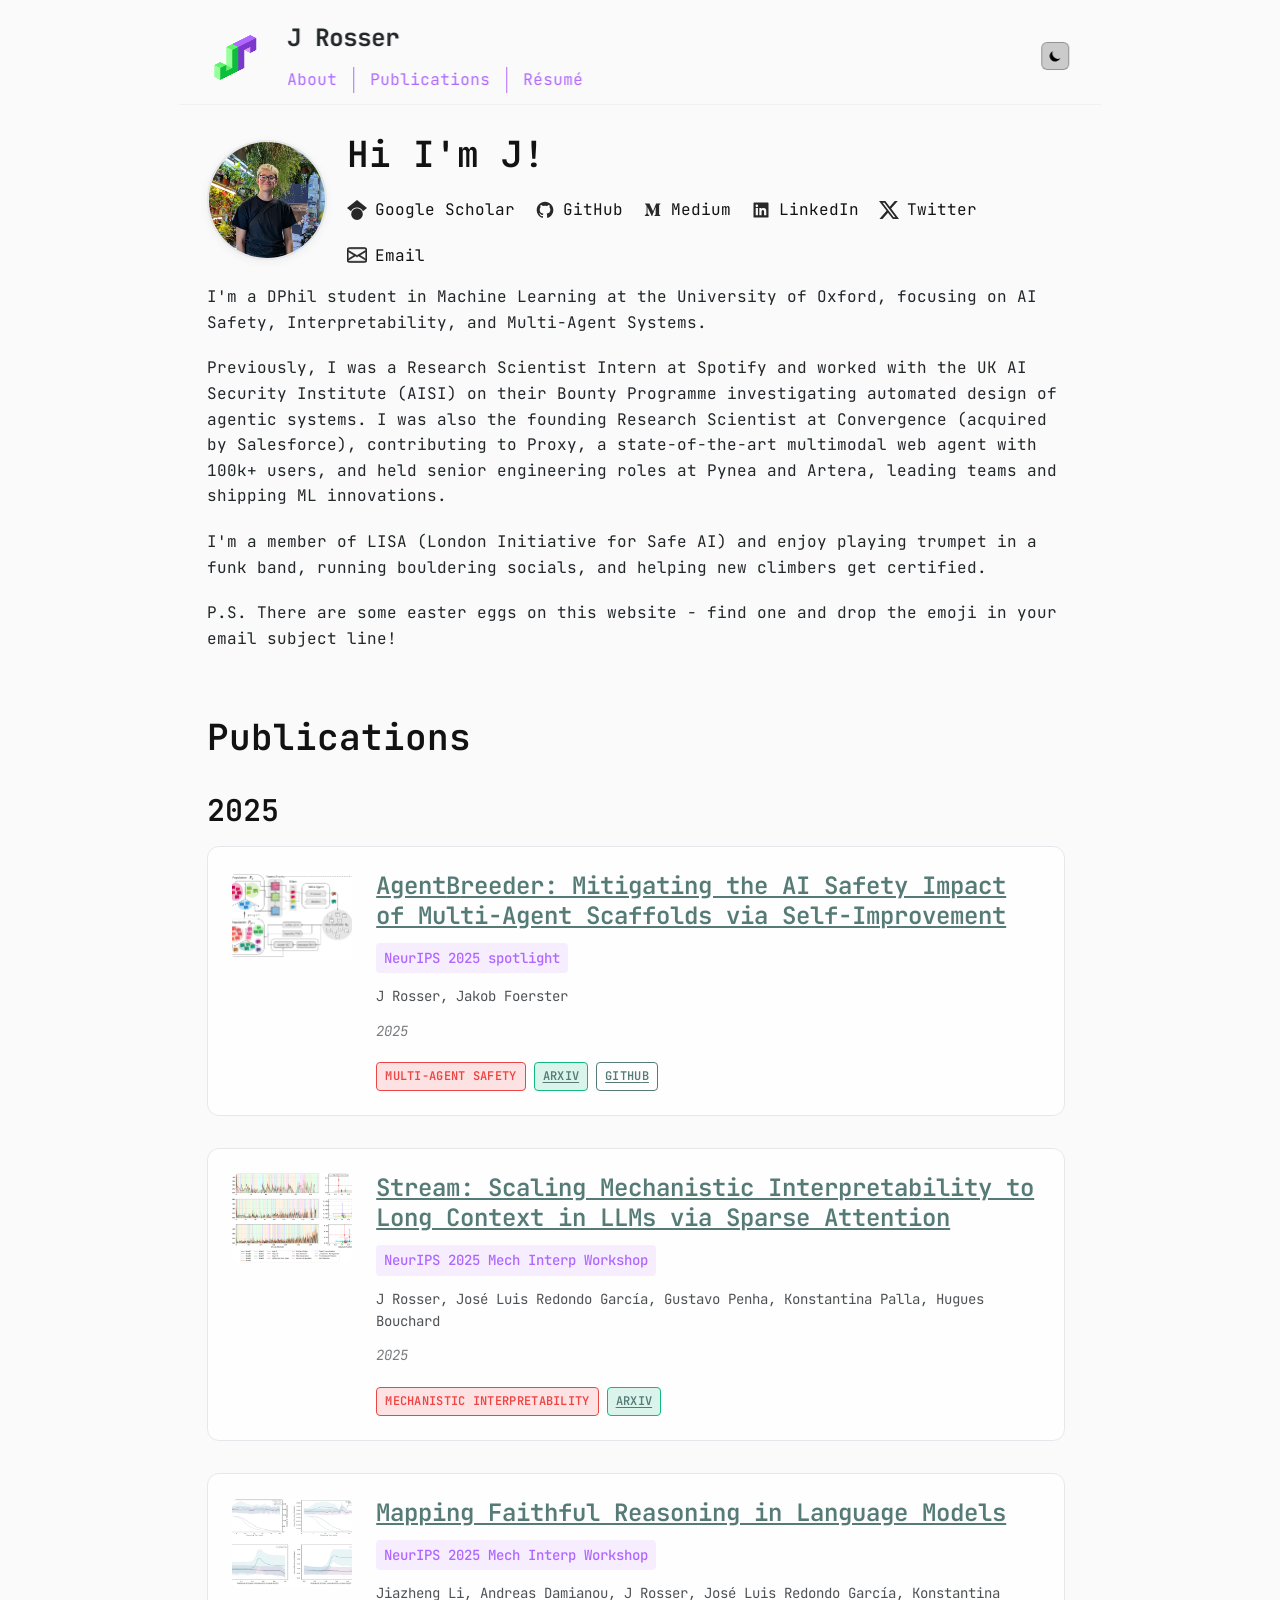
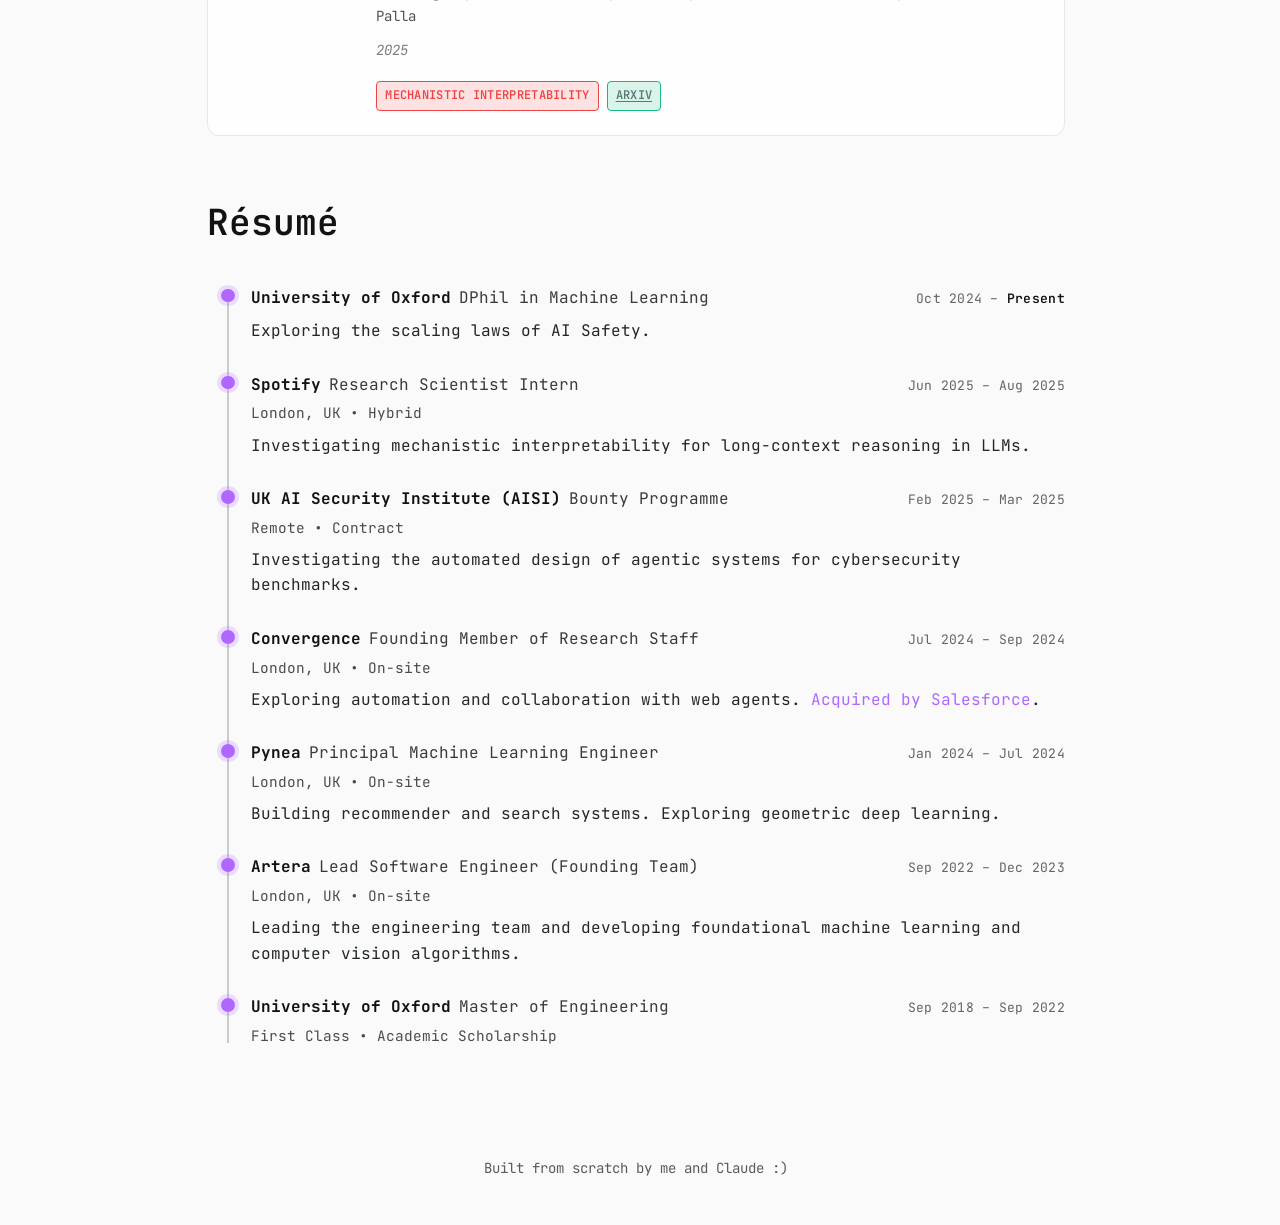
==== docs/index.html @ 5518ba2d "update" ====
<!DOCTYPE html>
<html lang="en" class="scroll-smooth">
<head>
    <meta charset="UTF-8">
    <meta name="viewport" content="width=device-width, initial-scale=1.0">
    <title>J Rosser - Portfolio</title>
    <meta name="description" content="DPhil student at Oxford studying Machine Learning and AI Safety">
    <link rel="icon" type="image/x-icon" href="assets/favicon.ico">
    <link rel="stylesheet" href="styles.css">
    <link href="https://fonts.googleapis.com/css2?family=JetBrains+Mono:wght@300;400;500;600;700&display=swap" rel="stylesheet">
    <script>
        (function() {
            try {
                var saved = localStorage.getItem('theme');
                var theme = saved === 'dark' || saved === 'light' ? saved : 'light';
                document.documentElement.setAttribute('data-theme', theme);
            } catch (e) {
                document.documentElement.setAttribute('data-theme', 'light');
            }
        })();
    </script>
</head>
<body class="bg-global-bg text-global-text antialiased">
    <!-- Fixed Header -->
    <header id="main-header" class="group">
        <div class="header-grid">
            <!-- Logo -->
            <a href="#" class="group header-logo flex items-center">
                    <svg aria-hidden="true" class="me-3 h-10 w-6 sm:me-3 sm:h-20 sm:w-12" fill="none" focusable="false" viewBox="0 0 800 800" xmlns="http://www.w3.org/2000/svg">
                        <title>Logo</title>
                        <g shape-rendering="crispEdges"><g><use xlink:href="#SvgjsSymbol1009" x="50" y="600" fill="#5ff26b"></use><use xlink:href="#SvgjsSymbol1010" x="50" y="600" fill="#98ff9c"></use><use xlink:href="#SvgjsSymbol1011" x="50" y="600" fill="#0cbe3b"></use></g><g><use xlink:href="#SvgjsSymbol1009" x="150" y="550" fill="#5ff26b"></use><use xlink:href="#SvgjsSymbol1010" x="150" y="550" fill="#98ff9c"></use><use xlink:href="#SvgjsSymbol1011" x="150" y="550" fill="#0cbe3b"></use></g><g><use xlink:href="#SvgjsSymbol1009" x="250" y="500" fill="#5ff26b"></use><use xlink:href="#SvgjsSymbol1010" x="250" y="500" fill="#98ff9c"></use><use xlink:href="#SvgjsSymbol1011" x="250" y="500" fill="#0cbe3b"></use></g><g><use xlink:href="#SvgjsSymbol1009" x="350" y="450" fill="#5ff26b"></use><use xlink:href="#SvgjsSymbol1010" x="350" y="450" fill="#98ff9c"></use><use xlink:href="#SvgjsSymbol1011" x="350" y="450" fill="#0cbe3b"></use></g><g><use xlink:href="#SvgjsSymbol1009" x="350" y="350" fill="#5ff26b"></use><use xlink:href="#SvgjsSymbol1010" x="350" y="350" fill="#98ff9c"></use><use xlink:href="#SvgjsSymbol1011" x="350" y="350" fill="#0cbe3b"></use></g><g><use xlink:href="#SvgjsSymbol1009" x="50" y="500" fill="#5ff26b"></use><use xlink:href="#SvgjsSymbol1010" x="50" y="500" fill="#98ff9c"></use><use xlink:href="#SvgjsSymbol1011" x="50" y="500" fill="#0cbe3b"></use></g><g><use xlink:href="#SvgjsSymbol1009" x="250" y="400" fill="#5ff26b"></use><use xlink:href="#SvgjsSymbol1010" x="250" y="400" fill="#98ff9c"></use><use xlink:href="#SvgjsSymbol1011" x="250" y="400" fill="#0cbe3b"></use></g><g><use xlink:href="#SvgjsSymbol1009" x="250" y="300" fill="#5ff26b"></use><use xlink:href="#SvgjsSymbol1010" x="250" y="300" fill="#98ff9c"></use><use xlink:href="#SvgjsSymbol1011" x="250" y="300" fill="#0cbe3b"></use></g><g><use xlink:href="#SvgjsSymbol1009" x="250" y="200" fill="#5ff26b"></use><use xlink:href="#SvgjsSymbol1010" x="250" y="200" fill="#98ff9c"></use><use xlink:href="#SvgjsSymbol1011" x="250" y="200" fill="#0cbe3b"></use></g><g><use xlink:href="#SvgjsSymbol1009" x="350" y="250" fill="#5ff26b"></use><use xlink:href="#SvgjsSymbol1010" x="350" y="250" fill="#98ff9c"></use><use xlink:href="#SvgjsSymbol1011" x="350" y="250" fill="#0cbe3b"></use></g><g><use xlink:href="#SvgjsSymbol1009" x="350" y="150" fill="#5ff26b"></use><use xlink:href="#SvgjsSymbol1010" x="350" y="150" fill="#98ff9c"></use><use xlink:href="#SvgjsSymbol1011" x="350" y="150" fill="#0cbe3b"></use></g><g><use xlink:href="#SvgjsSymbol1009" x="450" y="100" fill="#5ff26b"></use><use xlink:href="#SvgjsSymbol1010" x="450" y="100" fill="#98ff9c"></use><use xlink:href="#SvgjsSymbol1011" x="450" y="100" fill="#0cbe3b"></use></g><g><use xlink:href="#SvgjsSymbol1009" x="550" y="50" fill="#5ff26b"></use><use xlink:href="#SvgjsSymbol1010" x="550" y="50" fill="#98ff9c"></use><use xlink:href="#SvgjsSymbol1011" x="550" y="50" fill="#0cbe3b"></use></g><g><use xlink:href="#SvgjsSymbol1009" x="550" y="150" fill="#5ff26b"></use><use xlink:href="#SvgjsSymbol1010" x="550" y="150" fill="#98ff9c"></use><use xlink:href="#SvgjsSymbol1011" x="550" y="150" fill="#0cbe3b"></use></g><g><use xlink:href="#SvgjsSymbol1009" x="250" y="500" fill="#5ff26b"></use><use xlink:href="#SvgjsSymbol1010" x="250" y="500" fill="#98ff9c"></use><use xlink:href="#SvgjsSymbol1011" x="250" y="500" fill="#0cbe3b"></use></g><g><use xlink:href="#SvgjsSymbol1009" x="250" y="400" fill="#5ff26b"></use><use xlink:href="#SvgjsSymbol1010" x="250" y="400" fill="#98ff9c"></use><use xlink:href="#SvgjsSymbol1011" x="250" y="400" fill="#0cbe3b"></use></g><g><use xlink:href="#SvgjsSymbol1009" x="250" y="300" fill="#5ff26b"></use><use xlink:href="#SvgjsSymbol1010" x="250" y="300" fill="#98ff9c"></use><use xlink:href="#SvgjsSymbol1011" x="250" y="300" fill="#0cbe3b"></use></g><g><use xlink:href="#SvgjsSymbol1009" x="250" y="200" fill="#5ff26b"></use><use xlink:href="#SvgjsSymbol1010" x="250" y="200" fill="#98ff9c"></use><use xlink:href="#SvgjsSymbol1011" x="250" y="200" fill="#0cbe3b"></use></g><g><use xlink:href="#SvgjsSymbol1009" x="150" y="550" fill="#5ff26b"></use><use xlink:href="#SvgjsSymbol1010" x="150" y="550" fill="#98ff9c"></use><use xlink:href="#SvgjsSymbol1011" x="150" y="550" fill="#0cbe3b"></use></g><g><use xlink:href="#SvgjsSymbol1009" x="50" y="600" fill="#5ff26b"></use><use xlink:href="#SvgjsSymbol1010" x="50" y="600" fill="#98ff9c"></use><use xlink:href="#SvgjsSymbol1011" x="50" y="600" fill="#0cbe3b"></use></g><g><use xlink:href="#SvgjsSymbol1009" x="50" y="500" fill="#5ff26b"></use><use xlink:href="#SvgjsSymbol1010" x="50" y="500" fill="#98ff9c"></use><use xlink:href="#SvgjsSymbol1011" x="50" y="500" fill="#0cbe3b"></use></g><g><use xlink:href="#SvgjsSymbol1009" x="550" y="150" fill="#af67ff"></use><use xlink:href="#SvgjsSymbol1010" x="550" y="150" fill="#e497ff"></use><use xlink:href="#SvgjsSymbol1011" x="550" y="150" fill="#7b38cb"></use></g><g><use xlink:href="#SvgjsSymbol1009" x="350" y="450" fill="#af67ff"></use><use xlink:href="#SvgjsSymbol1010" x="350" y="450" fill="#e497ff"></use><use xlink:href="#SvgjsSymbol1011" x="350" y="450" fill="#7b38cb"></use></g><g><use xlink:href="#SvgjsSymbol1009" x="350" y="350" fill="#af67ff"></use><use xlink:href="#SvgjsSymbol1010" x="350" y="350" fill="#e497ff"></use><use xlink:href="#SvgjsSymbol1011" x="350" y="350" fill="#7b38cb"></use></g><g><use xlink:href="#SvgjsSymbol1009" x="350" y="250" fill="#af67ff"></use><use xlink:href="#SvgjsSymbol1010" x="350" y="250" fill="#e497ff"></use><use xlink:href="#SvgjsSymbol1011" x="350" y="250" fill="#7b38cb"></use></g><g><use xlink:href="#SvgjsSymbol1009" x="350" y="150" fill="#af67ff"></use><use xlink:href="#SvgjsSymbol1010" x="350" y="150" fill="#e497ff"></use><use xlink:href="#SvgjsSymbol1011" x="350" y="150" fill="#7b38cb"></use></g><g><use xlink:href="#SvgjsSymbol1009" x="450" y="100" fill="#af67ff"></use><use xlink:href="#SvgjsSymbol1010" x="450" y="100" fill="#e497ff"></use><use xlink:href="#SvgjsSymbol1011" x="450" y="100" fill="#7b38cb"></use></g><g><use xlink:href="#SvgjsSymbol1009" x="550" y="50" fill="#af67ff"></use><use xlink:href="#SvgjsSymbol1010" x="550" y="50" fill="#e497ff"></use><use xlink:href="#SvgjsSymbol1011" x="550" y="50" fill="#7b38cb"></use></g><g><use xlink:href="#SvgjsSymbol1009" x="450" y="100" fill="#af67ff"></use><use xlink:href="#SvgjsSymbol1010" x="450" y="100" fill="#e497ff"></use><use xlink:href="#SvgjsSymbol1011" x="450" y="100" fill="#7b38cb"></use></g><g><use xlink:href="#SvgjsSymbol1009" x="350" y="150" fill="#af67ff"></use><use xlink:href="#SvgjsSymbol1010" x="350" y="150" fill="#e497ff"></use><use xlink:href="#SvgjsSymbol1011" x="350" y="150" fill="#7b38cb"></use></g><g><use xlink:href="#SvgjsSymbol1009" x="250" y="500" fill="#5ff26b"></use><use xlink:href="#SvgjsSymbol1010" x="250" y="500" fill="#98ff9c"></use><use xlink:href="#SvgjsSymbol1011" x="250" y="500" fill="#0cbe3b"></use></g><g><use xlink:href="#SvgjsSymbol1009" x="250" y="400" fill="#5ff26b"></use><use xlink:href="#SvgjsSymbol1010" x="250" y="400" fill="#98ff9c"></use><use xlink:href="#SvgjsSymbol1011" x="250" y="400" fill="#0cbe3b"></use></g><g><use xlink:href="#SvgjsSymbol1009" x="250" y="300" fill="#5ff26b"></use><use xlink:href="#SvgjsSymbol1010" x="250" y="300" fill="#98ff9c"></use><use xlink:href="#SvgjsSymbol1011" x="250" y="300" fill="#0cbe3b"></use></g><g><use xlink:href="#SvgjsSymbol1009" x="250" y="200" fill="#5ff26b"></use><use xlink:href="#SvgjsSymbol1010" x="250" y="200" fill="#98ff9c"></use><use xlink:href="#SvgjsSymbol1011" x="250" y="200" fill="#0cbe3b"></use></g><g><use xlink:href="#SvgjsSymbol1009" x="150" y="550" fill="#5ff26b"></use><use xlink:href="#SvgjsSymbol1010" x="150" y="550" fill="#98ff9c"></use><use xlink:href="#SvgjsSymbol1011" x="150" y="550" fill="#0cbe3b"></use></g><g><use xlink:href="#SvgjsSymbol1009" x="50" y="600" fill="#5ff26b"></use><use xlink:href="#SvgjsSymbol1010" x="50" y="600" fill="#98ff9c"></use><use xlink:href="#SvgjsSymbol1011" x="50" y="600" fill="#0cbe3b"></use></g><g><use xlink:href="#SvgjsSymbol1009" x="50" y="500" fill="#5ff26b"></use><use xlink:href="#SvgjsSymbol1010" x="50" y="500" fill="#98ff9c"></use><use xlink:href="#SvgjsSymbol1011" x="50" y="500" fill="#0cbe3b"></use></g></g><symbol id="SvgjsSymbol1000"><polygon points="0,12.5 25,0 50,12.5 25,25"></polygon></symbol><symbol id="SvgjsSymbol1001"><polygon points="0,12.5 25,25 25,50 0,37.5"></polygon></symbol><symbol id="SvgjsSymbol1002"><polygon points="25,25 50,12.5 50,37.5 25,50"></polygon></symbol><g></g><symbol id="SvgjsSymbol1003"><polygon points="0,37.5 75,0 150,37.5 75,75"></polygon></symbol><symbol id="SvgjsSymbol1004"><polygon points="0,37.5 75,75 75,150 0,112.5"></polygon></symbol><symbol id="SvgjsSymbol1005"><polygon points="75,75 150,37.5 150,112.5 75,150"></polygon></symbol><symbol id="SvgjsSymbol1006"><polygon points="0,43.75 87.5,0 175,43.75 87.5,87.5"></polygon></symbol><symbol id="SvgjsSymbol1007"><polygon points="0,43.75 87.5,87.5 87.5,175 0,131.25"></polygon></symbol><symbol id="SvgjsSymbol1008"><polygon points="87.5,87.5 175,43.75 175,131.25 87.5,175"></polygon></symbol><symbol id="SvgjsSymbol1009"><polygon points="0,50 100,0 200,50 100,100"></polygon></symbol><symbol id="SvgjsSymbol1010"><polygon points="0,50 100,100 100,200 0,150"></polygon></symbol><symbol id="SvgjsSymbol1011"><polygon points="100,100 200,50 200,150 100,200"></polygon></symbol>
                    </svg>
            </a>

            <!-- Title -->
            <div class="header-title">
                <span class="text-xl font-bold sm:text-2xl">J Rosser</span>
            </div>

            <!-- Desktop Navigation -->
            <nav class="mobile-nav-menu header-nav sm:flex sm:flex-row sm:items-center" id="navigation-menu">
                <a href="#about">About</a>
                <!-- <a href="#news">News</a> -->
                <a href="#publications">Publications</a>
                <a href="#resume">Résumé</a>
            </nav>

            <!-- Controls -->
            <div class="header-controls flex items-center gap-3">
                <!-- Theme Toggle -->
                <button id="theme-toggle" class="flex h-7 w-7 items-center justify-center rounded-md border border-accent-2/20 bg-accent-2/10 p-1 transition-colors hover:bg-accent-2/20" aria-label="Switch to dark theme">
                    <svg class="sun-icon h-4 w-4" fill="currentColor" viewBox="0 0 20 20">
                        <path fill-rule="evenodd" d="M10 2a1 1 0 011 1v1a1 1 0 11-2 0V3a1 1 0 011-1zm4 8a4 4 0 11-8 0 4 4 0 018 0zm-.464 4.95l.707.707a1 1 0 001.414-1.414l-.707-.707a1 1 0 00-1.414 1.414zm2.12-10.607a1 1 0 010 1.414l-.706.707a1 1 0 11-1.414-1.414l.707-.707a1 1 0 011.414 0zM17 11a1 1 0 100-2h-1a1 1 0 100 2h1zm-7 4a1 1 0 011 1v1a1 1 0 11-2 0v-1a1 1 0 011-1zM5.05 6.464A1 1 0 106.465 5.05l-.708-.707a1 1 0 00-1.414 1.414l.707.707zm1.414 8.486l-.707.707a1 1 0 01-1.414-1.414l.707-.707a1 1 0 011.414 1.414zM4 11a1 1 0 100-2H3a1 1 0 000 2h1z" clip-rule="evenodd"></path>
                    </svg>
                    <svg class="moon-icon h-4 w-4" fill="currentColor" viewBox="0 0 20 20">
                        <path d="M17.293 13.293A8 8 0 016.707 2.707a8.001 8.001 0 1010.586 10.586z"></path>
                    </svg>
                </button>

                <!-- Mobile Menu Toggle -->
                <button id="toggle-navigation-menu" class="flex h-7 w-7 items-center justify-center rounded-md border border-accent-2/20 bg-accent-2/10 p-1 transition-colors hover:bg-accent-2/20 sm:hidden" aria-expanded="false" aria-label="Toggle navigation menu">
                    <svg class="h-4 w-4" fill="none" stroke="currentColor" viewBox="0 0 24 24">
                        <path stroke-linecap="round" stroke-linejoin="round" stroke-width="2" d="M4 6h16M4 12h16M4 18h16"></path>
                    </svg>
                    <svg class="h-4 w-4" fill="none" stroke="currentColor" viewBox="0 0 24 24">
                        <path stroke-linecap="round" stroke-linejoin="round" stroke-width="2" d="M6 18L18 6M6 6l12 12"></path>
                    </svg>
                </button>
            </div>
        </div>
    </header>

    <!-- Main Content -->
    <main class="mx-auto max-w-3xl px-4 sm:px-8">
        <!-- About Section -->
        <section id="about" class="mb-16">
            <div class="prose" id="about-content">
                <div class="loading-spinner">Loading about content...</div>
            </div>
        </section>

        <!-- News Section -->
        <!-- <section id="news" class="mb-16">
            <div class="prose" id="news-content">
                <div class="loading-spinner">Loading news content...</div>
            </div>
        </section> -->

        <!-- Publications Section -->
        <section id="publications" class="mb-16">
            <div class="prose" id="publications-content">
                <div class="loading-spinner">Loading publications content...</div>
            </div>
        </section>

        <!-- Resume Section -->
        <section id="resume" class="mb-16">
            <div class="prose" id="resume-content">
                <div class="loading-spinner">Loading resume content...</div>
            </div>
        </section>
    </main>

    <!-- Footer -->
    <div class="mx-auto max-w-3xl px-4 sm:px-8 py-8 text-center text-sm opacity-75">
        <p>Built from scratch by me and Claude :)</p>
    </div>

    <script src="script.js"></script>
</body>
</html>
---- docs/styles.css ----
/* Reset and base styles */
* {
    box-sizing: border-box;
}

html {
    color-scheme: light dark;
    scrollbar-gutter: stable;
    scroll-behavior: smooth;
}

/* CSS Custom Properties for theming */
:root {
    /* Light theme colors (inspired by astro-theme-cactus) */
    --color-global-bg: oklch(98.48% 0 0);
    --color-global-text: oklch(26.99% 0.0096 235.05);
    --color-link: oklch(55.44% 0.0431 185.69);
    --color-accent: #af67ff;
    --color-accent-2: oklch(18.15% 0 0);
    --color-quote: #af67ff;
    --color-border: #e5e7eb;
    --color-card-bg: rgba(255, 255, 255, 0.8);
    --color-shadow: rgba(0, 0, 0, 0.1);
}

/* Dark theme colors */
[data-theme="dark"] {
    --color-global-bg: oklch(23.64% 0.0045 248);
    --color-global-text: oklch(83.54% 0 264);
    --color-link: oklch(70.44% 0.1133 349);
    --color-accent: #5ff26b;
    --color-accent-2: oklch(94.66% 0 0);
    --color-quote: oklch(94.8% 0.106 136.49);
    --color-border: #374151;
    --color-card-bg: rgba(31, 41, 55, 0.8);
    --color-shadow: rgba(0, 0, 0, 0.3);
}

/* Base typography */
body {
    font-family: 'JetBrains Mono', 'Courier New', monospace;
    line-height: 1.6;
    margin: 0;
    padding: 0;
    background-color: var(--color-global-bg);
    color: var(--color-global-text);
    transition: opacity 0.2s ease;
    padding-top: 8rem; /* Increased to account for fixed header */
}

/* Responsive body padding */
@media (max-width: 640px) {
    body {
        padding-top: 5rem; /* Reduced padding on mobile */
    }
}

/* Utility classes matching astro-theme-cactus */
.bg-global-bg { background-color: var(--color-global-bg); }
.text-global-text { color: var(--color-global-text); }
.text-accent { color: var(--color-accent); }
.text-accent-2 { color: var(--color-accent-2); }

.mx-auto { margin-left: auto; margin-right: auto; }
.flex { display: flex; }
.flex-col { flex-direction: column; }
.flex-1 { flex: 1; }
.items-center { align-items: center; }
.justify-center { justify-content: center; }
.min-h-screen { min-height: 100vh; }
.max-w-3xl { max-width: 57.6rem; }
.px-4 { padding-left: 1rem; padding-right: 1rem; }
.px-8 { padding-left: 2rem; padding-right: 2rem; }
.pt-16 { padding-top: 4rem; }
.py-4 { padding-top: 1rem; padding-bottom: 1rem; }
.py-8 { padding-top: 2rem; padding-bottom: 2rem; }
.mb-8 { margin-bottom: 2rem; }
.mb-16 { margin-bottom: 4rem; }
.mb-28 { margin-bottom: 7rem; }
.me-3 { margin-inline-end: 0.75rem; }
.me-4 { margin-inline-end: 1rem; }
.ms-auto { margin-inline-start: auto; }
.mt-auto { margin-top: auto; }
.h-4 { height: 1rem; }
.w-4 { width: 1rem; }
.h-7 { height: 1.75rem; }
.w-7 { width: 1.75rem; }
.h-10 { height: 2.5rem; }
.w-6 { width: 1.5rem; }
.text-sm { font-size: 0.875rem; }
.text-xl { font-size: 1.25rem; }
.text-2xl { font-size: 1.5rem; }
.font-normal { font-weight: 400; }
.font-bold { font-weight: 700; }
.font-mono { font-family: 'JetBrains Mono', 'Courier New', monospace; }
.antialiased { -webkit-font-smoothing: antialiased; -moz-osx-font-smoothing: grayscale; }
.scroll-smooth { scroll-behavior: smooth; }
.relative { position: relative; }
.absolute { position: absolute; }
.hidden { display: none; }
.rounded-md { border-radius: 0.375rem; }
.shadow { box-shadow: 0 1px 3px 0 var(--color-shadow), 0 1px 2px -1px var(--color-shadow); }
.backdrop-blur-sm { backdrop-filter: blur(4px); }
.underline { text-decoration: underline; }
.underline-offset-2 { text-underline-offset: 2px; }
.grayscale { filter: grayscale(100%); }
.opacity-75 { opacity: 0.75; }
.text-center { text-align: center; }
.text-xs { font-size: 0.75rem; }

/* Responsive utilities */
@media (min-width: 640px) {
    .sm\:px-8 { padding-left: 2rem; padding-right: 2rem; }
    .sm\:flex { display: flex; }
    .sm\:flex-row { flex-direction: row; }
    .sm\:flex-col { flex-direction: column; }
    .sm\:items-center { align-items: center; }
    .sm\:invisible { visibility: hidden; }
    .sm\:hidden { display: none; }
    .sm\:static { position: static; }
    .sm\:relative { position: relative; }
    .sm\:absolute { position: absolute; }
    .sm\:z-auto { z-index: auto; }
    .sm\:mt-1 { margin-top: 0.25rem; }
    .sm\:me-0 { margin-inline-end: 0; }
    .sm\:py-0 { padding-top: 0; padding-bottom: 0; }
    .sm\:h-20 { height: 5rem; }
    .sm\:w-12 { width: 3rem; }
    .sm\:text-2xl { font-size: 1.5rem; }
    .sm\:ps-18 { padding-inline-start: 4.5rem; }
    .sm\:-ms-4 { margin-inline-start: -1rem; }
    .sm\:divide-accent > :not([hidden]) ~ :not([hidden]) { 
        border-inline-start-width: 1px; 
        border-color: var(--color-accent); 
    }
    .sm\:rounded-none { border-radius: 0; }
    .sm\:bg-transparent { background-color: transparent; }
    .sm\:shadow-none { box-shadow: none; }
    .sm\:backdrop-blur-none { backdrop-filter: none; }
}

/* Screen reader only */
.sr-only {
    position: absolute;
    width: 1px;
    height: 1px;
    padding: 0;
    margin: -1px;
    overflow: hidden;
    clip: rect(0, 0, 0, 0);
    white-space: nowrap;
    border-width: 0;
}

.focus\:not-sr-only:focus {
    position: static;
    width: auto;
    height: auto;
    padding: 0;
    margin: 0;
    overflow: visible;
    clip: auto;
    white-space: normal;
}

/* Custom component styles */
.title {
    color: var(--color-accent-2);
    font-size: 1.5rem;
    font-weight: 600;
    margin-bottom: 2rem;
}

.cactus-link {
    color: var(--color-link);
    text-decoration: underline;
    text-underline-offset: 2px;
    transition: opacity 0.2s ease;
}

.cactus-link:hover {
    text-decoration-thickness: 2px;
}

/* Hover color for individual 'b'/'B' letters */
.hover-b {
    transition: color 0.15s ease;
}
.hover-b:hover {
    color: #ffd400; /* yellow */
}

/* Flying bee emoji created on clicking a 'b' */
.flying-bee {
    position: fixed;
    z-index: 9999;
    pointer-events: none;
    font-size: 1.2em;
    line-height: 1;
    will-change: transform, opacity;
    animation: bee-fly 3s cubic-bezier(0.25, 0.46, 0.45, 0.94) forwards;
}

@keyframes bee-fly {
    0% {
        transform: translate(0, 0) rotate(0deg);
        opacity: 1;
    }
    20% {
        transform: translate(calc(var(--dx) * 0.2), calc(var(--dy) * 0.2)) rotate(90deg);
    }
    40% {
        transform: translate(calc(var(--dx) * 0.4 + 6px), calc(var(--dy) * 0.4 - 4px)) rotate(180deg);
    }
    60% {
        transform: translate(calc(var(--dx) * 0.6 - 4px), calc(var(--dy) * 0.6 + 6px)) rotate(270deg);
    }
    80% {
        transform: translate(calc(var(--dx) * 0.8 + 3px), calc(var(--dy) * 0.8 - 3px)) rotate(360deg);
    }
    100% {
        transform: translate(var(--dx), var(--dy)) rotate(450deg);
        opacity: 0;
    }
}

@media (prefers-reduced-motion: reduce) {
    .flying-bee {
        animation: bee-fade 250ms ease-out forwards;
    }
    @keyframes bee-fade {
        to { opacity: 0; }
    }
}

/* Header styles */
#main-header {
    position: fixed;
    top: 0;
    left: 50%;
    transform: translateX(-50%);
    max-width: 57.6rem; /* Same as max-w-3xl */
    width: 100%;
    background-color: color-mix(in srgb, var(--color-global-bg) 95%, transparent);
    backdrop-filter: blur(12px);
    -webkit-backdrop-filter: blur(12px);
    border-bottom: 1px solid color-mix(in srgb, var(--color-border) 50%, transparent);
    z-index: 100;
    padding: 1rem 1rem 0.5rem 1rem; /* Match main content px-4 */
}



/* Header grid layout */
.header-grid {
    display: grid;
    grid-template-columns: auto 1fr minmax(0, auto);
    grid-template-rows: auto auto;
    grid-template-areas:
        "logo title controls"
        "logo nav controls";
    align-items: center;
    column-gap: 1rem;
}

.header-logo { grid-area: logo; align-self: center; }
.header-title { grid-area: title; align-self: center; }
.header-nav { grid-area: nav; align-self: center; }
.header-controls { 
    grid-area: controls; 
    justify-self: end; 
    max-width: 100%; 
    overflow: hidden;
    display: flex;
    align-items: center;
    gap: 0.75rem;
}

/* Nav links now centered with title - no additional margin needed */

@media (min-width: 640px) {
    #main-header {
        padding: 1rem 2rem 0.5rem 2rem; /* Match main content sm:px-8 */
    }
}

.group:hover .grayscale {
    filter: none;
}

/* Make logo clickable with cursor pointer and subtle hover effect */
#main-header a[href="#"] {
    cursor: pointer;
    transition: opacity 0.2s ease;
}

#main-header a[href="#"]:hover svg {
    transform: scale(1.05);
    transition: opacity 0.2s ease;
}

#main-header a[href="#"]:focus-visible {
    outline: 2px solid var(--color-accent);
    outline-offset: 4px;
    border-radius: 4px;
}

/* Navigation styles - Desktop */
.mobile-nav-menu {
    /* Desktop styles */
    display: flex;
    flex-direction: row;
    align-items: center;
    gap: 0;
    position: static;
    background: transparent;
    margin-top: 0.25rem;
    margin-left: -1rem;
}

.mobile-nav-menu > a {
    padding: 0 1rem;
    border-left: 1px solid var(--color-accent);
    color: var(--color-accent);
    text-decoration: none;
    transition: opacity 0.2s ease;
}

.mobile-nav-menu > a:first-child {
    border-left: none;
}

.mobile-nav-menu > a:hover {
    text-decoration: underline;
    text-underline-offset: 2px;
}

/* Mobile navigation - completely override everything */
@media (max-width: 640px) {
    .mobile-nav-menu {
        position: fixed !important;
        top: 0 !important;
        left: 0 !important;
        right: 0 !important;
        bottom: 0 !important;
        width: 100vw !important;
        height: 100vh !important;
        background-color: color-mix(in srgb, var(--color-global-bg) 98%, transparent) !important;
        backdrop-filter: blur(20px) !important;
        -webkit-backdrop-filter: blur(20px) !important;
        z-index: 150 !important;
        display: none !important;
        flex-direction: column !important;
        justify-content: center !important;
        align-items: center !important;
        gap: 2rem !important;
        padding: 2rem !important;
        border: none !important;
        border-radius: 0 !important;
        box-shadow: none !important;
        margin: 0 !important;
        transform: none !important;
        inset: 0 !important;
    }
    
    .mobile-nav-menu > a {
        font-size: 1.5rem !important;
        padding: 1rem 2rem !important;
        border-radius: 0.5rem !important;
        transition: opacity 0.2s ease !important;
        text-align: center !important;
        min-width: 200px !important;
        background-color: color-mix(in srgb, var(--color-accent) 10%, transparent) !important;
        border: 1px solid var(--color-accent) !important;
        color: var(--color-accent) !important;
        text-decoration: none !important;
        display: block !important;
        margin: 0 !important;
    }
    
    .mobile-nav-menu > a:hover {
        background-color: var(--color-accent) !important;
        color: var(--color-global-bg) !important;
        transform: translateY(-2px) !important;
        box-shadow: 0 4px 12px color-mix(in srgb, var(--color-accent) 30%, transparent) !important;
        text-decoration: none !important;
    }
}

/* Show mobile menu when menu-open class is present */
.group.menu-open .mobile-nav-menu {
    display: flex !important;
    z-index: 150 !important;
}

/* Mobile menu button improvements */
#toggle-navigation-menu {
    z-index: 200; /* Highest z-index to stay above menu */
    position: relative;
    background-color: color-mix(in srgb, var(--color-accent-2) 10%, transparent);
    border-radius: 0.375rem;
    border: 1px solid color-mix(in srgb, var(--color-accent-2) 20%, transparent);
    transition: opacity 0.2s ease;
}

#toggle-navigation-menu:hover {
    background-color: color-mix(in srgb, var(--color-accent-2) 20%, transparent);
    transform: scale(1.05);
}

/* Hamburger icon sizing and toggling */
#toggle-navigation-menu svg {
    width: 24px;
    height: 24px;
    transition: opacity 0.2s ease;
}

#toggle-navigation-menu[aria-expanded="false"] svg:first-of-type { display: block; opacity: 1; }
#toggle-navigation-menu[aria-expanded="false"] svg:last-of-type  { display: none;  opacity: 0; }

#toggle-navigation-menu[aria-expanded="true"]  svg:first-of-type { display: none;  opacity: 0; }
#toggle-navigation-menu[aria-expanded="true"]  svg:last-of-type  { display: block; opacity: 1; }

/* Theme toggle styles */
#theme-toggle {
    background-color: color-mix(in srgb, var(--color-accent-2) 20%, transparent);
    border: 1px solid color-mix(in srgb, var(--color-accent-2) 30%, transparent);
    transition: opacity 0.2s ease;
    z-index: 50;
    position: relative;
}

#theme-toggle:hover {
    background-color: color-mix(in srgb, var(--color-accent-2) 30%, transparent);
    transform: scale(1.05);
}

/* Theme icon visibility */
[data-theme="dark"] .sun-icon {
    display: block;
}

[data-theme="dark"] .moon-icon {
    display: none;
}

[data-theme="light"] .sun-icon {
    display: none;
}

[data-theme="light"] .moon-icon {
    display: block;
}

:root .sun-icon {
    display: none;
}

:root .moon-icon {
    display: block;
}

/* Prose styles (typography) */
.prose {
    color: var(--color-global-text);
    max-width: none; /* Allow prose to use full container width */
}

.prose h1, .prose h2, .prose h3, .prose h4, .prose h5, .prose h6 {
    color: var(--color-accent-2);
    font-weight: 600;
    line-height: 1.25;
    margin-top: 2rem;
    margin-bottom: 1rem;
}

.prose h1 { font-size: 2.25rem; }
.prose h2 { font-size: 1.875rem; }
.prose h3 { font-size: 1.5rem; }
.prose h4 { font-size: 1.25rem; }

.prose p {
    margin-bottom: 1.25rem;
}

.prose ul, .prose ol {
    margin-bottom: 1.25rem;
    padding-left: 1.625rem;
}

.prose li {
    margin-bottom: 0.5rem;
}

.prose a {
    color: var(--color-link);
    text-decoration: underline;
    text-underline-offset: 2px;
}

.prose a:hover {
    text-decoration-thickness: 2px;
}

/* About section layout */
.about-header {
    display: flex;
    align-items: center;
    gap: 1.25rem;
    flex-wrap: nowrap;
    margin-top: 0.25rem;
    margin-bottom: 1rem;
}

.about-avatar {
    width: 120px;
    height: 120px;
    border-radius: 9999px;
    object-fit: cover;
    flex-shrink: 0;
    border: 2px solid var(--color-border);
    box-shadow: 0 2px 10px color-mix(in srgb, var(--color-shadow) 50%, transparent);
    background-color: var(--color-border);
}

.about-header-content {
    display: flex;
    flex-direction: column;
    gap: 0.25rem;
}

/* Reduce default heading top margin inside about header to better center with avatar */
.about-header .title {
    margin-top: 0;
    margin-bottom: 0.5rem;
}

@media (max-width: 640px) {
    .about-header {
        flex-direction: column;
        align-items: center;
        text-align: center;
    }
    .about-avatar {
        width: 88px;
        height: 88px;
        margin-top: 1.5rem; /* Add padding above the avatar on mobile */
    }
    .about-header-content {
        align-items: center;
    }
}

.prose strong {
    color: var(--color-accent-2);
    font-weight: 600;
}

.prose code {
    background-color: color-mix(in srgb, var(--color-accent-2) 10%, transparent);
    border: 1px dotted #666;
    border-radius: 2px;
    padding: 0.125rem 0.25rem;
    font-size: 0.875rem;
}

.prose blockquote {
    border-left: 4px solid var(--color-accent);
    padding-left: 1rem;
    margin-left: 0;
    font-style: italic;
    color: var(--color-quote);
}

/* Project grid */
.project-grid {
    display: grid;
    gap: 2rem;
    margin-top: 2rem;
}

@media (min-width: 768px) {
    .project-grid {
        grid-template-columns: repeat(auto-fit, minmax(300px, 1fr));
    }
}

.project-card {
    background-color: var(--color-card-bg);
    border: 1px solid var(--color-border);
    border-radius: 0.5rem;
    padding: 1.5rem;
    backdrop-filter: blur(8px);
    transition: opacity 0.2s ease;
}

.project-card:hover {
    transform: translateY(-2px);
    box-shadow: 0 4px 12px var(--color-shadow);
}

.project-card h3 {
    margin-top: 0;
    margin-bottom: 1rem;
    color: var(--color-accent-2);
}

.project-card p {
    margin-bottom: 1.5rem;
    color: var(--color-global-text);
}

.project-links {
    display: flex;
    gap: 1rem;
}

.project-links a {
    padding: 0.5rem 1rem;
    border: 1px solid var(--color-accent);
    border-radius: 0.25rem;
    text-decoration: none;
    transition: opacity 0.2s ease;
}

.project-links a:hover {
    background-color: var(--color-accent);
    color: var(--color-global-bg);
}

/* Contact links */
.contact-links {
    display: flex;
    flex-wrap: wrap;
    gap: 1rem;
    margin-top: 2rem;
}

.contact-links a {
    display: inline-flex;
    align-items: center;
    padding: 0.75rem 1.5rem;
    background-color: var(--color-card-bg);
    border: 1px solid var(--color-border);
    border-radius: 0.5rem;
    text-decoration: none;
    transition: opacity 0.2s ease;
}

.contact-links a:hover {
    background-color: var(--color-accent);
    color: var(--color-global-bg);
    transform: translateY(-1px);
}

/* Smooth transitions */
* {
    transition: opacity 0.2s ease;
}

/* Focus styles for accessibility: only show on keyboard navigation */
a:focus,
button:focus {
    outline: none;
}
a:focus-visible,
button:focus-visible {
    outline: 2px solid var(--color-accent);
    outline-offset: 2px;
}

/* Scroll margin for anchor links */
:target {
    scroll-margin-top: 8rem; /* Increased to account for fixed header */
}

@media (max-width: 640px) {
    :target {
        scroll-margin-top: 5rem; /* Reduced for mobile */
    }
}

/* Responsive typography */
@media (max-width: 640px) {
    .title {
        font-size: 1.25rem;
    }
    
    .prose h1 { font-size: 1.875rem; }
    .prose h2 { font-size: 1.5rem; }
    .prose h3 { font-size: 1.25rem; }
    
    .contact-links {
        flex-direction: column;
    }
    
    .project-links {
        flex-direction: column;
    }
    
    /* Mobile header adjustments */
    #main-header {
        /* Keep fixed position on mobile - removed position: relative override */
        z-index: 100; /* Ensure proper z-index on mobile */
    }
    
    /* Prevent body scroll when menu is open */
    body.menu-open {
        overflow: hidden;
        height: 100vh;
    }
    
    /* Logo and title spacing on mobile */
    #main-header .text-xl {
        font-size: 1.125rem;
    }
    
    /* Mobile menu animation */
    .mobile-nav-menu {
        animation: fadeInScale 0.3s cubic-bezier(0.4, 0, 0.2, 1);
    }
    
    .group.menu-open .mobile-nav-menu {
        animation: fadeInScale 0.3s cubic-bezier(0.4, 0, 0.2, 1);
    }
}

/* Menu animation keyframes */
@keyframes fadeInScale {
    0% {
        opacity: 0;
        transform: scale(0.95);
    }
    100% {
        opacity: 1;
        transform: scale(1);
    }
}

/* Touch-friendly improvements */
@media (max-width: 640px) {
    /* Collapse grid to a simple row on mobile; keep existing overlay menu */
    .header-grid {
        display: flex;
        align-items: center;
        justify-content: space-between;
        gap: 0.75rem;
        flex-wrap: nowrap;
    }

    .header-title { display: flex; align-items: center; flex: 1; min-width: 0; }
    .header-nav { display: none; }

    /* Adjust controls spacing on mobile */
    .header-controls {
        gap: 0.5rem;
        white-space: nowrap;
    }

    /* Add spacing after logo on mobile */
    .header-logo { margin-right: 0.5rem; }

    /* Enlarge hamburger icon visuals on mobile */
    #toggle-navigation-menu svg {
        width: 24px;
        height: 24px;
    }

    /* Larger touch targets */
    #theme-toggle,
    #toggle-navigation-menu {
        min-width: 44px;
        min-height: 44px;
        padding: 0.5rem;
    }
    
    /* Better touch feedback */
    #toggle-navigation-menu:active,
    #theme-toggle:active {
        transform: scale(0.95);
    }
    
    /* Improved header spacing on mobile */
    #main-header {
        /* Keep fixed positioning - only adjust padding */
        padding-bottom: 1rem;
        /* Remove margin-bottom since fixed headers don't need margin */
    }

    /* Reduce first section top padding to avoid excessive gap under fixed header */
    #about {
        padding-top: 1rem !important;
    }
    
    /* Better logo visibility and size */
    #main-header svg {
        filter: drop-shadow(0 2px 4px rgba(0, 0, 0, 0.1));
        height: 4rem !important; /* Increase from 3.5rem to 4rem */
        width: 2.4rem !important;  /* Increase from 2.1rem to 2.4rem, maintaining aspect ratio */
    }
}

/* Prevent text selection on interactive elements */
#toggle-navigation-menu,
#theme-toggle {
    -webkit-user-select: none;
    -moz-user-select: none;
    user-select: none;
    -webkit-tap-highlight-color: transparent;
}

/* Smooth transitions for better UX */
.mobile-nav-menu a {
    transition: opacity 0.2s ease;
}

/* Active navigation link styling */
@media (max-width: 640px) {
    .mobile-nav-menu a.active {
        background-color: var(--color-accent) !important;
        color: var(--color-global-bg) !important;
        border-color: var(--color-accent) !important;
        transform: translateY(-2px) !important;
        box-shadow: 0 4px 12px color-mix(in srgb, var(--color-accent) 30%, transparent) !important;
    }
}

@media (min-width: 640px) {
    .mobile-nav-menu a.active {
        background-color: transparent !important;
        color: var(--color-accent) !important;
        text-decoration: underline !important;
        text-underline-offset: 4px !important;
        /* Keep vertical dividers visible even when active */
        border-left: 1px solid var(--color-accent) !important;
    }
    .mobile-nav-menu a.active:first-child {
        border-left: none !important;
    }
}

/* Animation for theme transitions */
html {
    transition: opacity 0.2s ease;
}

/* Loading spinner */
.loading-spinner {
    display: flex;
    align-items: center;
    justify-content: center;
    padding: 2rem;
    color: var(--color-accent);
    font-style: italic;
}

.loading-spinner::after {
    content: '';
    width: 20px;
    height: 20px;
    margin-left: 10px;
    border: 2px solid var(--color-accent);
    border-top: 2px solid transparent;
    border-radius: 50%;
    animation: spin 1s linear infinite;
}

@keyframes spin {
    0% { transform: rotate(0deg); }
    100% { transform: rotate(360deg); }
}

/* Error message styling */
.error-message {
    padding: 1rem;
    background-color: color-mix(in srgb, #ef4444 10%, transparent);
    border: 1px solid #ef4444;
    border-radius: 0.5rem;
    color: #ef4444;
    text-align: center;
}

/* Custom scrollbar */
::-webkit-scrollbar {
    width: 8px;
}

::-webkit-scrollbar-track {
    background: var(--color-global-bg);
}

::-webkit-scrollbar-thumb {
    background: var(--color-accent);
    border-radius: 4px;
}

::-webkit-scrollbar-thumb:hover {
    background: var(--color-accent-2);
}

/* Publication card styles */
.publication-card {
    display: flex;
    background-color: var(--color-card-bg);
    border: 1px solid var(--color-border);
    border-radius: 0.75rem;
    padding: 1.5rem;
    margin-bottom: 2rem;
    backdrop-filter: blur(8px);
    transition: opacity 0.2s ease;
    gap: 1.5rem;
}

.publication-card:hover {
    transform: translateY(-2px);
    box-shadow: 0 8px 25px var(--color-shadow);
}

.publication-image {
    flex-shrink: 0;
    width: 120px;
    height: 90px;
    border-radius: 0.5rem;
    overflow: hidden;
    background-color: var(--color-border);
}

.publication-image img {
    width: 100%;
    height: 100%;
    object-fit: cover;
}

.publication-content {
    flex: 1;
    display: flex;
    flex-direction: column;
    gap: 0.75rem;
}

.publication-title {
    margin: 0 !important;
    font-size: 1.125rem;
    font-weight: 600;
    line-height: 1.4;
}

/* Override prose heading margins for publication titles */
.prose .publication-title {
    margin-top: 0 !important;
    margin-bottom: 0.5rem;
}

.publication-link {
    color: var(--color-accent-2);
    text-decoration: none;
    transition: opacity 0.2s ease;
}

.publication-link:hover {
    color: var(--color-accent);
    text-decoration: underline;
}

.publication-venue {
    font-size: 0.875rem;
    color: var(--color-accent);
    font-weight: 500;
    background-color: color-mix(in srgb, var(--color-accent) 10%, transparent);
    padding: 0.25rem 0.5rem;
    border-radius: 0.25rem;
    display: inline-block;
    width: fit-content;
}

.publication-authors {
    font-size: 0.875rem;
    color: var(--color-global-text);
    opacity: 0.8;
}

.publication-year {
    font-size: 0.875rem;
    color: var(--color-global-text);
    opacity: 0.6;
    font-style: italic;
}

.publication-description {
    font-size: 0.875rem;
    line-height: 1.5;
    color: var(--color-global-text);
    opacity: 0.9;
}

.publication-tags {
    display: flex;
    flex-wrap: wrap;
    gap: 0.5rem;
    margin-top: 0.5rem;
}

.tag {
    font-size: 0.75rem;
    font-weight: 600;
    text-transform: uppercase;
    letter-spacing: 0.025em;
    padding: 0.25rem 0.5rem;
    border-radius: 0.25rem;
    border: 1px solid;
    transition: opacity 0.2s ease;
}

.tag-safety {
    background-color: color-mix(in srgb, #ef4444 15%, transparent);
    border-color: #ef4444;
    color: #ef4444;
}

.tag-interpretability {
    background-color: color-mix(in srgb, #af67ff 15%, transparent);
    border-color: #af67ff;
    color: #af67ff;
}

.tag-arxiv {
    background-color: color-mix(in srgb, #10b981 15%, transparent);
    border-color: #10b981;
    color: #10b981;
}

.tag-workshop {
    background-color: color-mix(in srgb, #f59e0b 15%, transparent);
    border-color: #f59e0b;
    color: #f59e0b;
}

.tag-conference {
    background-color: color-mix(in srgb, #3b82f6 15%, transparent);
    border-color: #3b82f6;
    color: #3b82f6;
}

.tag-bibtex {
    background-color: color-mix(in srgb, #6b7280 15%, transparent);
    border-color: #6b7280;
    color: #6b7280;
}

.tag:hover {
    transform: translateY(-1px);
    box-shadow: 0 2px 4px var(--color-shadow);
}

.publication-citations {
    font-size: 0.75rem;
    color: var(--color-global-text);
    opacity: 0.6;
    font-style: italic;
    margin-top: 0.5rem;
}

/* Responsive publication cards */
@media (max-width: 768px) {
    .publication-card {
        flex-direction: column;
        gap: 1rem;
    }
    
    .publication-image {
        width: 100%;
        height: 120px;
    }
    
    .publication-tags {
        justify-content: center;
    }
}

/* Party Hat Explosion Animation Styles */
.party-hat {
    position: fixed;
    pointer-events: none;
    z-index: 9999;
    width: 40px;
    height: 40px;
    opacity: 1;
    transform-origin: center;
}

.party-hat svg {
    width: 100%;
    height: 100%;
    filter: drop-shadow(2px 2px 4px rgba(0, 0, 0, 0.3));
}

@keyframes partyHatExplosion {
    0% {
        opacity: 1;
        transform: scale(0.5) rotate(0deg);
    }
    20% {
        opacity: 1;
        transform: scale(1.2) rotate(72deg);
    }
    100% {
        opacity: 0;
        transform: scale(0.8) rotate(360deg);
    }
}

.party-hat.exploding {
    animation: partyHatExplosion 2s cubic-bezier(0.25, 0.46, 0.45, 0.94) forwards;
}

/* Logo pulse animation for party mode */
.logo-party-pulse {
    animation: partyPulse 0.6s ease-out;
}

@keyframes partyPulse {
    0% {
        transform: scale(1);
    }
    50% {
        transform: scale(1.1);
    }
    100% {
        transform: scale(1);
    }
}

/* Confetti-like sparkles */
.party-sparkle {
    position: fixed;
    pointer-events: none;
    z-index: 9998;
    width: 8px;
    height: 8px;
    background: var(--color-accent);
    border-radius: 50%;
    opacity: 1;
}

@keyframes sparkleExplosion {
    0% {
        opacity: 1;
        transform: scale(0) rotate(0deg);
    }
    20% {
        opacity: 1;
        transform: scale(1.5) rotate(180deg);
    }
    100% {
        opacity: 0;
        transform: scale(0.5) rotate(720deg);
    }
}

.party-sparkle.exploding {
    animation: sparkleExplosion 1.5s ease-out forwards;
}

/* Smaller party hats on mobile */
@media (max-width: 768px) {
    .party-hat {
        width: 30px;
        height: 30px;
    }
}

/* ============================= */
/* Resume Timeline Component     */
/* ============================= */
.timeline {
    position: relative;
    margin: 2.5rem 0 1rem 0;
    /* space reserved for the timeline gutter (line + dot area) */
    --gutter: 2.75rem;
    padding-left: var(--gutter);
    /* alignment vars */
    --dot-size: 0.85rem;
    --line-x: 1.25rem;
    --line-w: 2px;
}

.timeline::before {
    content: '';
    position: absolute;
    left: var(--line-x);
    top: 0.25rem;
    bottom: 0.25rem;
    width: var(--line-w);
    background: color-mix(in srgb, var(--color-accent-2) 20%, transparent);
}

.timeline-item {
    position: relative;
    padding: 0 0 1.75rem 0;
}

.timeline-item:last-child {
    padding-bottom: 0;
}

.timeline-dot {
    position: absolute;
    /* place dot so its center matches the line center; adjust for gutter since dot is inside content box */
    left: calc((var(--line-x) - var(--gutter)) + ((var(--line-w) - var(--dot-size)) / 2));
    top: 0.25rem;
    width: var(--dot-size);
    height: var(--dot-size);
    border-radius: 9999px;
    background: var(--color-accent);
    box-shadow: 0 0 0 4px color-mix(in srgb, var(--color-accent) 20%, transparent);
}

.timeline-header {
    display: flex;
    align-items: baseline;
    gap: 0.5rem;
    flex-wrap: wrap;
}

.timeline-org {
    font-weight: 700;
    font-size: 1rem;
    color: var(--color-accent-2);
}

.timeline-role {
    color: var(--color-global-text);
    font-size: 1rem;
    opacity: 0.9;
}

.timeline-dates {
    margin-left: auto;
    font-size: 0.8125rem;
    letter-spacing: 0.02em;
    color: color-mix(in srgb, var(--color-accent-2) 65%, transparent);
}

.timeline-meta {
    margin-top: 0.25rem;
    font-size: 0.9rem;
    color: color-mix(in srgb, var(--color-accent-2) 75%, transparent);
}

.timeline-desc {
    margin-top: 0.5rem;
}

@media (max-width: 640px) {
    .timeline {
        --gutter: 2rem;
        padding-left: var(--gutter);
        --line-x: 0.9rem;
    }
    .timeline-dates {
        width: 100%;
        margin-left: 0;
        opacity: 0.8;
    }
}
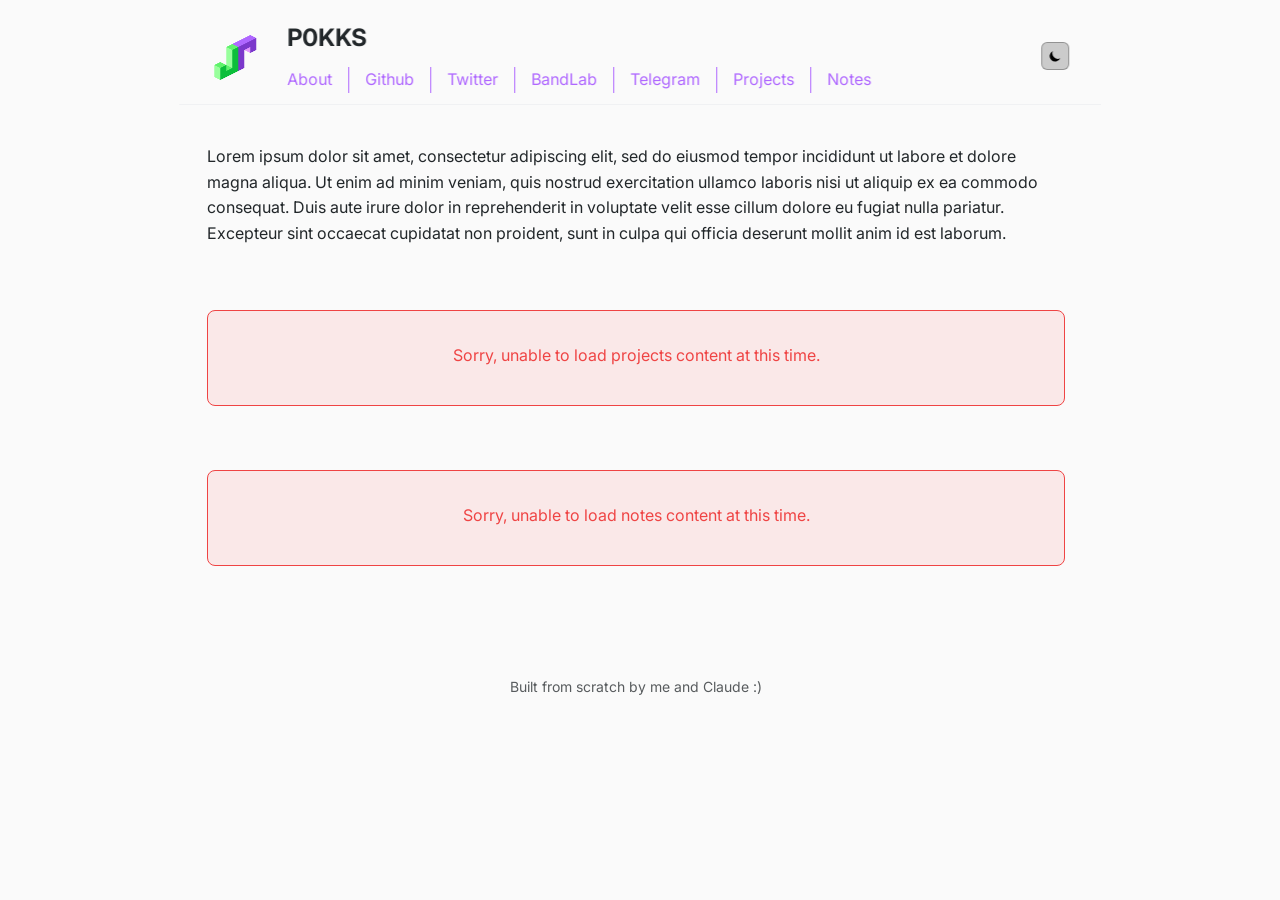
==== commit dd9281e5: "update" ====
--- a/docs/index.html
+++ b/docs/index.html
@@ -3,7 +3,7 @@
 <head>
     <meta charset="UTF-8">
     <meta name="viewport" content="width=device-width, initial-scale=1.0">
-    <title>J Rosser - Portfolio</title>
+    <title>P0KKS - Portfolio</title>
     <meta name="description" content="DPhil student at Oxford studying Machine Learning and AI Safety">
     <link rel="icon" type="image/x-icon" href="assets/favicon.ico">
     <link rel="stylesheet" href="styles.css">
@@ -34,15 +34,19 @@
 
             <!-- Title -->
             <div class="header-title">
-                <span class="text-xl font-bold sm:text-2xl">J Rosser</span>
+                <span class="text-xl font-bold sm:text-2xl">P0KKS</span>
             </div>
 
             <!-- Desktop Navigation -->
             <nav class="mobile-nav-menu header-nav sm:flex sm:flex-row sm:items-center" id="navigation-menu">
                 <a href="#about">About</a>
+                <a href="https://github.com/p0kks">Github</a>
+                <a href="https://twitter.com/p0kks">Twitter</a>
+                <a href="https://www.bandlab.com/p0kks">BandLab</a>
+                <a href="https://t.me/p0kks">Telegram</a>
                 <!-- <a href="#news">News</a> -->
-                <a href="#publications">Publications</a>
-                <a href="#resume">Résumé</a>
+                <a href="#projects">Projects</a>
+                <a href="#notes">Notes</a>
             </nav>
 
             <!-- Controls -->
@@ -75,7 +79,7 @@
         <!-- About Section -->
         <section id="about" class="mb-16">
             <div class="prose" id="about-content">
-                <div class="loading-spinner">Loading about content...</div>
+                <p>Lorem ipsum dolor sit amet, consectetur adipiscing elit, sed do eiusmod tempor incididunt ut labore et dolore magna aliqua. Ut enim ad minim veniam, quis nostrud exercitation ullamco laboris nisi ut aliquip ex ea commodo consequat. Duis aute irure dolor in reprehenderit in voluptate velit esse cillum dolore eu fugiat nulla pariatur. Excepteur sint occaecat cupidatat non proident, sunt in culpa qui officia deserunt mollit anim id est laborum.</p>
             </div>
         </section>
 
@@ -86,17 +90,17 @@
             </div>
         </section> -->
 
-        <!-- Publications Section -->
-        <section id="publications" class="mb-16">
-            <div class="prose" id="publications-content">
-                <div class="loading-spinner">Loading publications content...</div>
+        <!-- Projects Section -->
+        <section id="projects" class="mb-16">
+            <div class="prose" id="projects-content">
+                <div class="loading-spinner">Loading projects content...</div>
             </div>
         </section>
 
-        <!-- Resume Section -->
-        <section id="resume" class="mb-16">
-            <div class="prose" id="resume-content">
-                <div class="loading-spinner">Loading resume content...</div>
+        <!-- Notes Section -->
+        <section id="notes" class="mb-16">
+            <div class="prose" id="notes-content">
+                <div class="loading-spinner">Loading notes content...</div>
             </div>
         </section>
     </main>
--- a/docs/styles.css
+++ b/docs/styles.css
@@ -1,3 +1,5 @@
+@import url('https://fonts.googleapis.com/css2?family=Inter:wght@400;500;600;700&display=swap');
+
 /* Reset and base styles */
 * {
     box-sizing: border-box;
@@ -38,7 +40,7 @@
 
 /* Base typography */
 body {
-    font-family: 'JetBrains Mono', 'Courier New', monospace;
+    font-family: 'Inter', sans-serif;
     line-height: 1.6;
     margin: 0;
     padding: 0;
